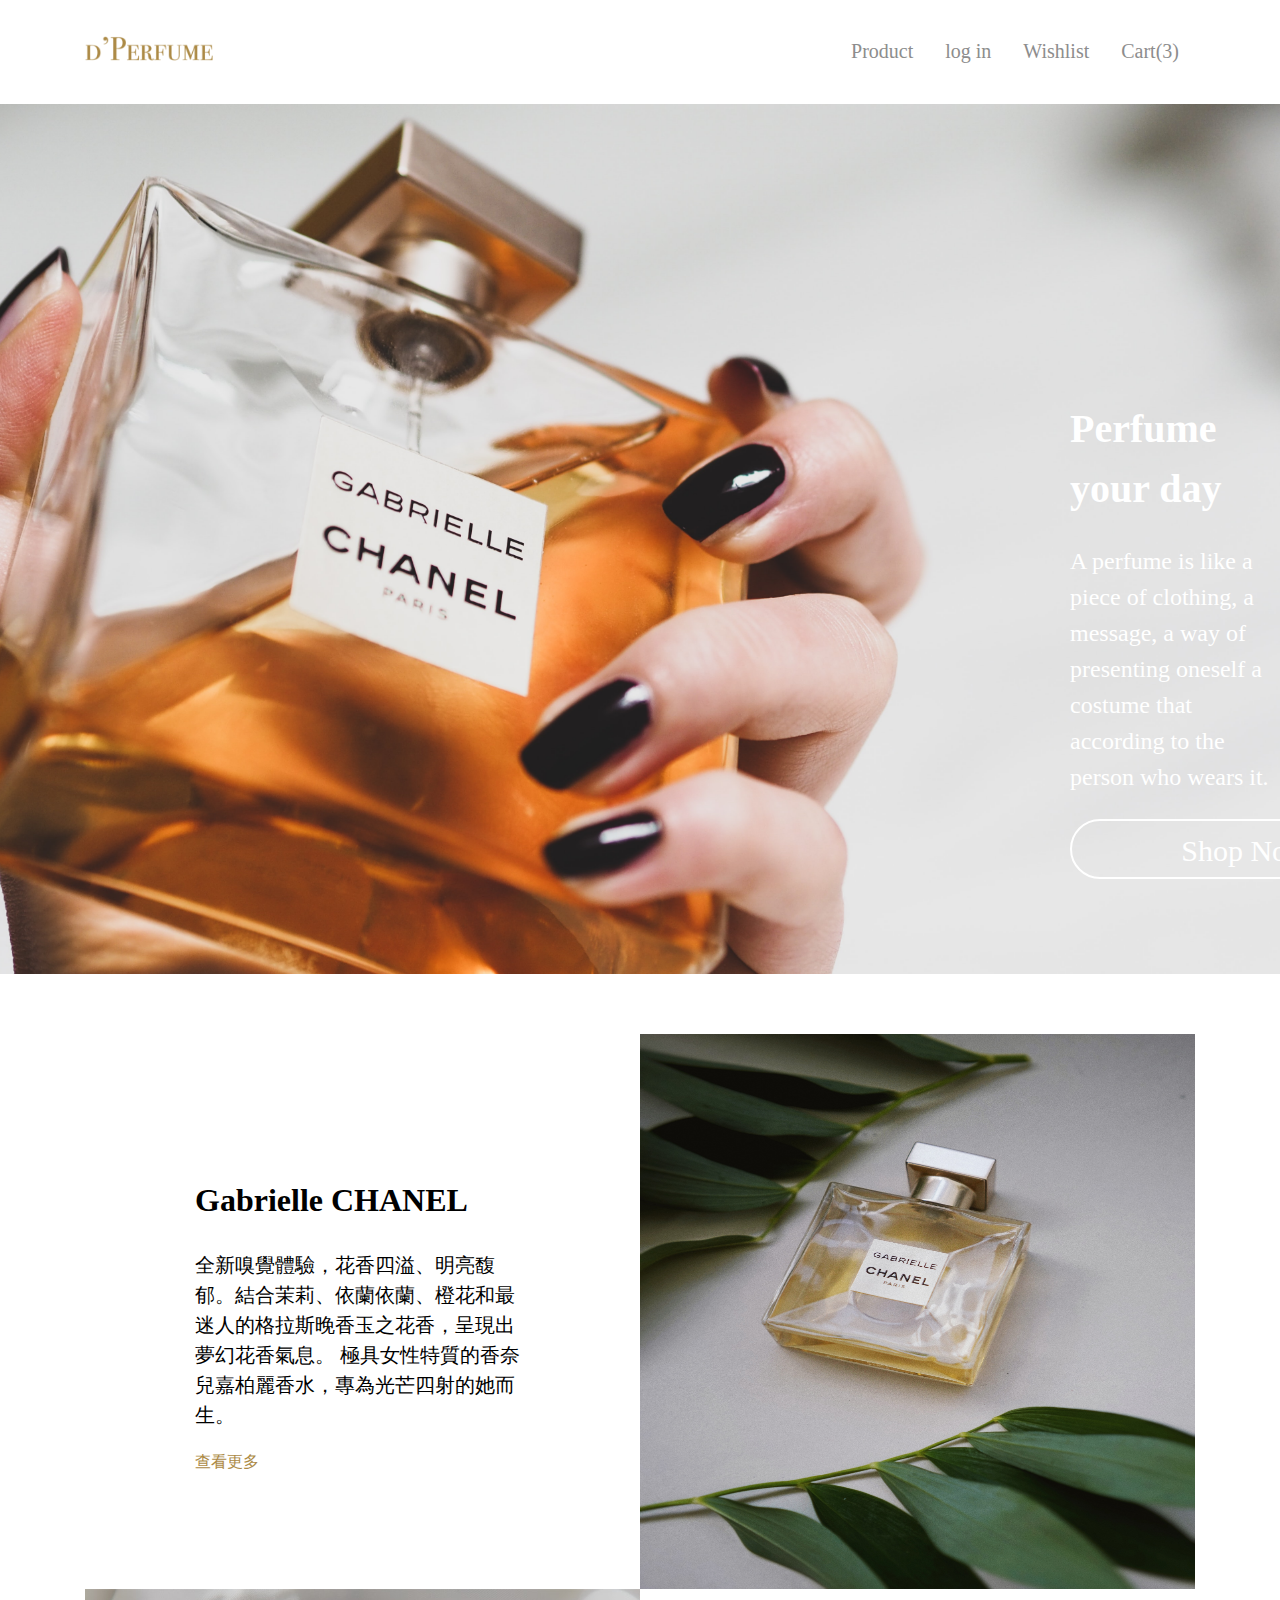
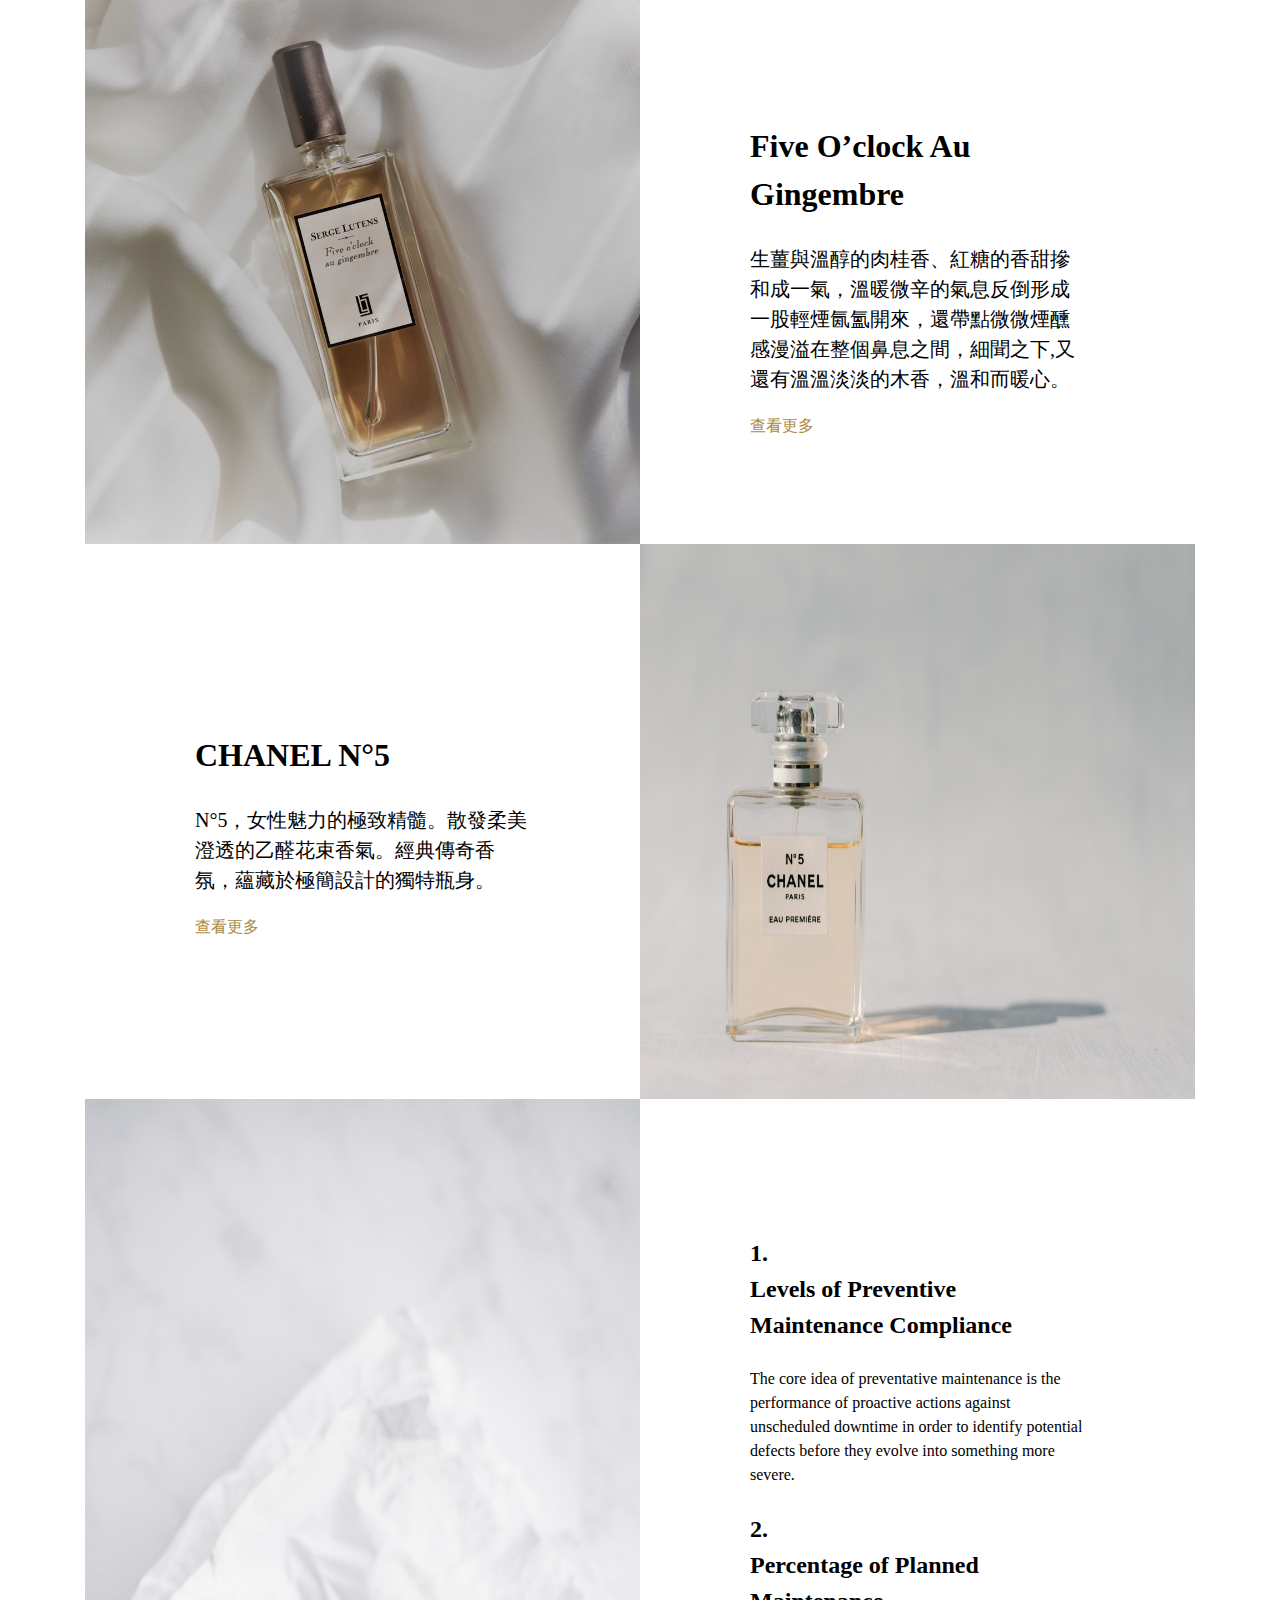
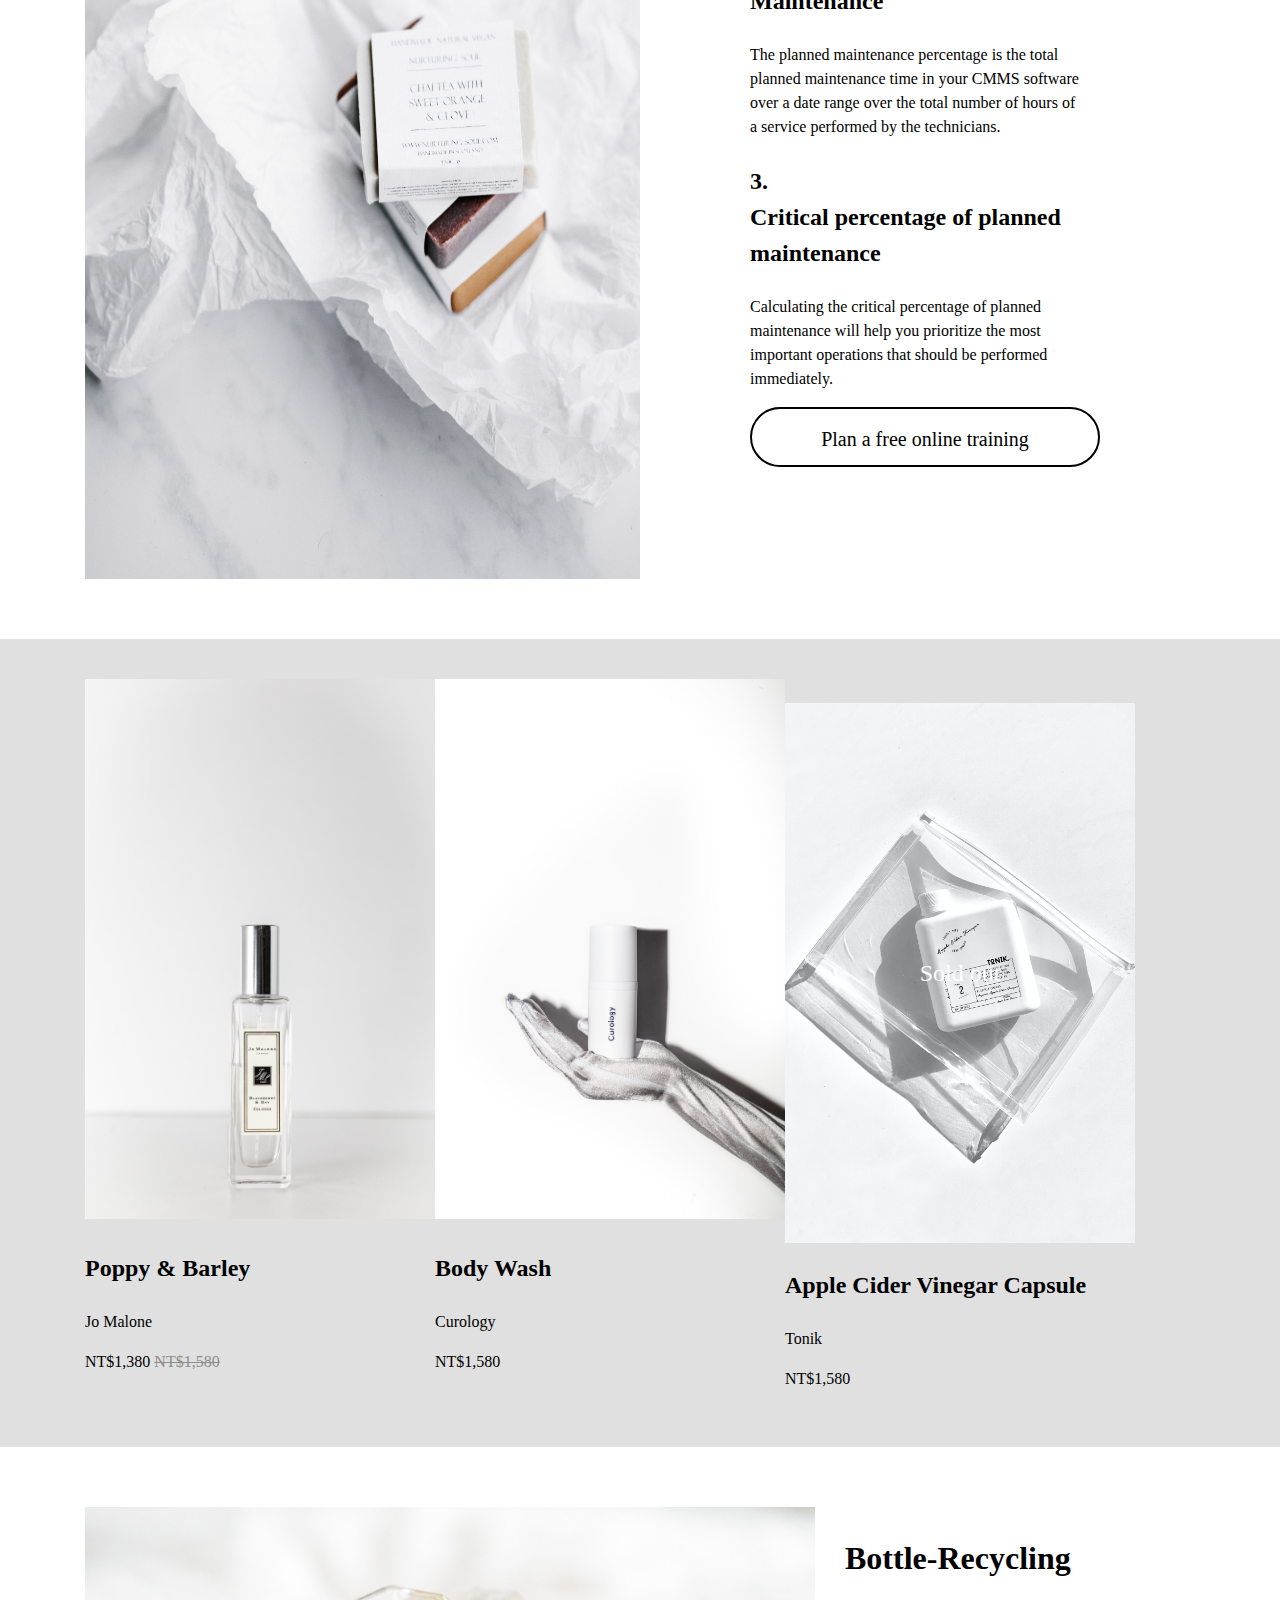
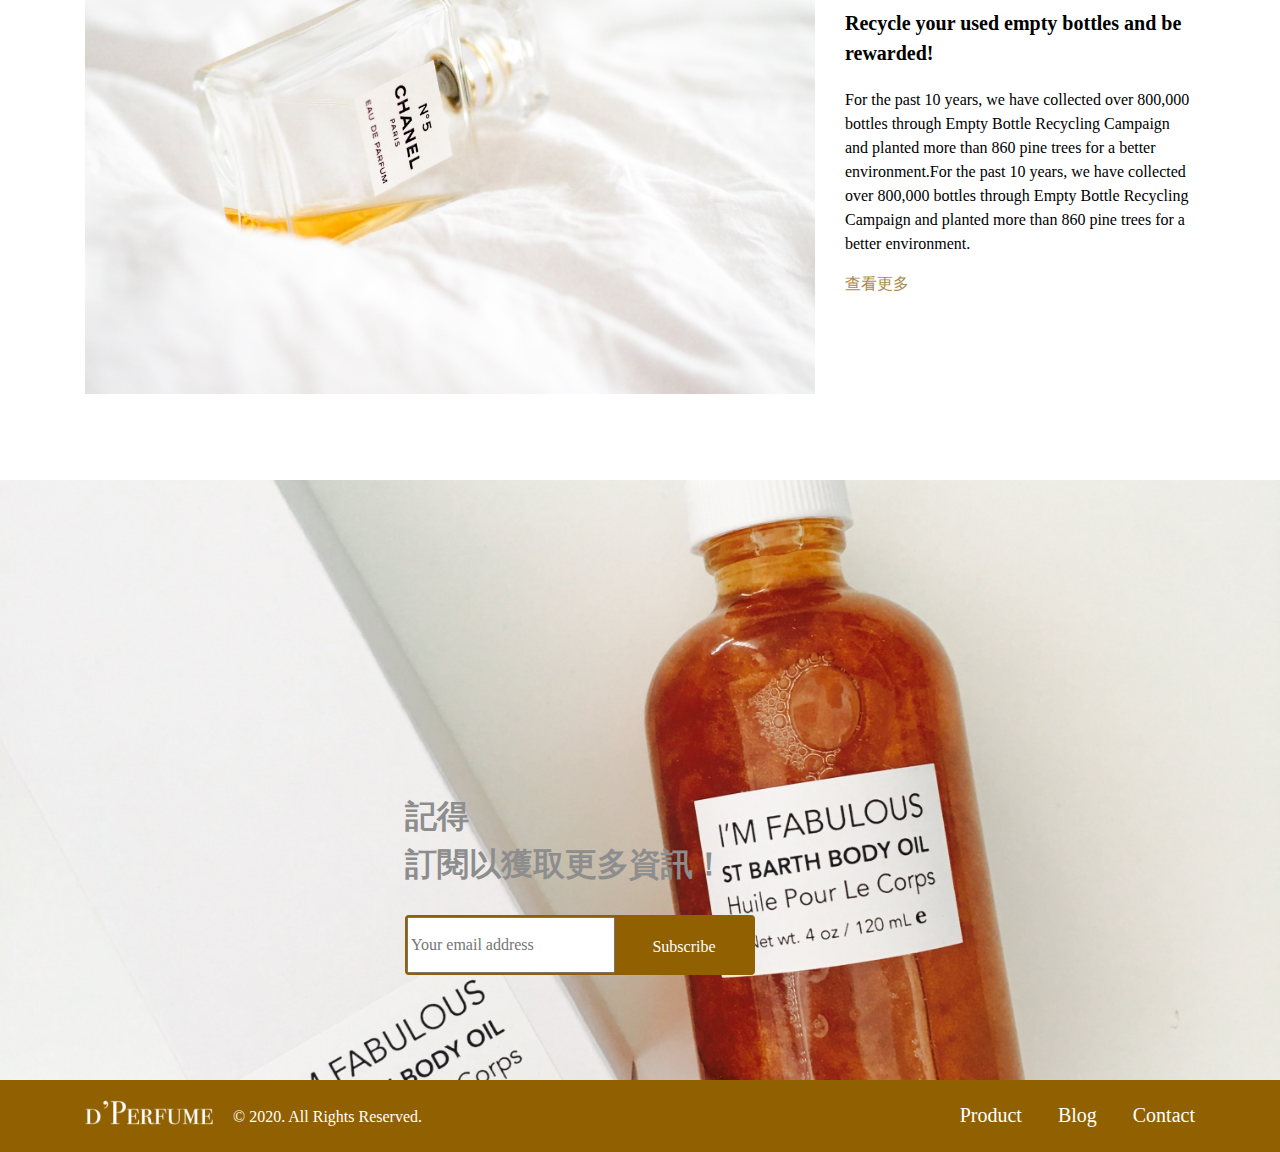
==== index.html @ bbf5a110 "新增照片" ====
<!DOCTYPE html>
<html lang="en">
<head>
    <meta charset="UTF-8">
    <meta http-equiv="X-UA-Compatible" content="IE=edge">
    <meta name="viewport" content="width=device-width, initial-scale=1.0">
    <title>香水電商</title>
    <link rel="stylesheet" href="https://use.fontawesome.com/releases/v5.15.3/css/all.css" integrity="sha384-SZXxX4whJ79/gErwcOYf+zWLeJdY/qpuqC4cAa9rOGUstPomtqpuNWT9wdPEn2fk" crossorigin="anonymous">
    <link rel="stylesheet" href="./scss/all.css">
</head>
<body>
    <div class="container d-flex space-between align-center">
        <div class="logo">
            <a href="#"><img src="./images/d’Perfume.png" alt="logo"></a>
        </div>
        <ul class="menu d-flex font-20">
            <li class="d-none"><a href="#" class="text-gray"><i class="fas fa-store-alt"></i>Product</a></li>
            <li class="d-none"><a href="#" class="text-gray"><i class="fas fa-user-alt"></i>log in</a></li>
            <li class="d-none"><a href="#" class="text-gray"><i class="far fa-heart"></i>Wishlist</a></li>
            <li><a href="#"  class="text-gray"><i class="fas fa-shopping-cart"></i><span class="d-none">Cart(3)</span><em class="d-md-none text-white bg-primary">3</em>
            </a></li>
            <li class="d-md-none"><a href="#" class="text-gray"><i class="fas fa-bars"></i></a></li>
        </ul>
    </div>
    <div class="banner text-white">
        <h1 class="font-40">Perfume your day</h1>
        <p class="font-24">A perfume is like a piece of clothing, a message, a way of presenting oneself a costume that according to the person who wears it.</p>
        <a href="#" class="btn btn-white">Shop Now</a>
    </div>
    <ul class="container pt-60 pb-60 sm-pt-40 sm-pb-40">
        <li class="d-flex  row-reverse align-center jc-center sm-column sm-align-center">
            <img class="w-555 h-555" src="images/index2.jpg" alt="Perfume">
            <div class="w-555 pl-110 pr-110 sm-pt-8 sm-pb-32 sm-pl-15 sm-pr-15 sm-w-auto">
                <h2 class="font-32">Gabrielle CHANEL</h2>
                <p class="font-20">全新嗅覺體驗，花香四溢、明亮馥郁。結合茉莉、依蘭依蘭、橙花和最迷人的格拉斯晚香玉之花香，呈現出夢幻花香氣息。 極具女性特質的香奈兒嘉柏麗香水，專為光芒四射的她而生。</p>
                <a href="#" class="btn">查看更多</a>
            </div>           
        </li>
        <li class="d-flex align-center jc-center sm-column sm-align-center">
            <img class="w-555 h-555" src="images/index3.png" alt="Perfume">
            <div class="w-555 pl-110 pr-110 sm-pt-8 sm-pb-32 sm-pl-15 sm-pr-15 sm-w-auto">
                <h2 class="font-32">Five O’clock Au Gingembre</h2>
                <p class="font-20">生薑與溫醇的肉桂香、紅糖的香甜摻和成一氣，溫暖微辛的氣息反倒形成一股輕煙氤氳開來，還帶點微微煙醺感漫溢在整個鼻息之間，細聞之下,又還有溫溫淡淡的木香，溫和而暖心。</p>
                <a href="#" class="btn">查看更多</a>
            </div>
        </li>
        <li class="d-flex row-reverse align-center jc-center sm-column sm-align-center">
            <img class="w-555 h-555 " src="images/index4.jpg" alt="Perfume">
            <div class="w-555 pl-110 pr-110 sm-pt-8 sm-pb-32 sm-pl-15 sm-pr-15 sm-w-auto">
                <h2 class="font-32">CHANEL N°5</h2>
                <p class="font-20">N°5，女性魅力的極致精髓。散發柔美澄透的乙醛花束香氣。經典傳奇香氛，蘊藏於極簡設計的獨特瓶身。</p>
                <a href="#" class="btn">查看更多</a>
            </div>
            
        </li>
        <li class="d-flex  align-center jc-center sm-column sm-align-center">
            <img class="w-555 h-1080 sm-h-auto" src="images/index5.jpg" alt="Perfume">
            <div class="w-555 pl-110 pr-110 sm-pt-8 sm-pb-32 sm-pl-15 sm-pr-15 sm-w-auto">
                <h3 class="font-24">1.<br>Levels of Preventive Maintenance Compliance</h3>
                <p>The core idea of preventative maintenance is the performance of proactive actions against unscheduled downtime in order to identify potential defects before they evolve into something more severe.</p>
                <h3 class="font-24">2.<br>Percentage of Planned Maintenance</h3>
                <p>The planned maintenance percentage is the total planned maintenance time in your CMMS software over a date range over the total number of hours of a service performed by the technicians.</p>
                <h3 class="font-24">3.<br>Critical percentage of planned maintenance</h3>
                <p>Calculating the critical percentage of planned maintenance will help you prioritize the most important operations that should be performed immediately.</p>
                <a href="#" class="btn btn-black font-20 lh-60">Plan a free online training</a>
            </div>
        </li>
    </ul>
    <div class="bg-gray">
        <ul class="d-flex pt-40 pb-40 container sm-column sm-align-center">
            <li>
                <a href="#" class="text-dark">
                    <img class="w-350" src="images/index6.jpg" alt="Poppy & Barley">
                    <h3 class="font-24">Poppy & Barley</h3>
                    <p>Jo Malone</p>
                    <p>NT$1,380
                        <span class="line-through text-gray">NT$1,580</span>
                    </p>
                </a>
            </li>
            <li>
                <a href="#" class="text-dark">
                    <img class="w-350" src="images/index7.jpg" alt="Body Wash">
                    <h3 class="font-24">Body Wash</h3>
                    <p>Curology</p>
                    <p>NT$1,580</p>
                </a>
            </li>
            <li>
                <a href="#" class="text-dark">
                    <!-- <img src="images/index8.jpg" alt="Apple Cider Vinegar Capsule"> -->
                    <div class="bgImage soldOut">
                        <p class="font-24 text-white">Sold out</p>
                    </div>
                    <h3 class="font-24">Apple Cider Vinegar Capsule</h3>
                    <p>Tonik</p>
                    <p>NT$1,580</p>
                </a>
            </li>
        </ul>
        

    </div>
    <div class="d-flex pt-60 pb-60 container sm-column sm-pt-40 sm-pb-40">
        <img class="w-730" src="images/index9.jpg" alt="Bottle-Recycling">
        <div class="pl-30 sm-pl-0">
            <h2 class="font-32">Bottle-Recycling</h2>
            <h3 class="font-20">Recycle your used empty bottles and be rewarded!</h3>
            <p>For the past 10 years, we have collected over 800,000 bottles through Empty Bottle Recycling Campaign and planted more than 860 pine trees for a better environment.For the past 10 years, we have collected over 800,000 bottles through Empty Bottle Recycling Campaign and planted more than 860 pine trees for a better environment.</p>
            <a href="#" class="btn">查看更多</a>

        </div>
    </div>
    <div class="subscribe">
        <h2 class="font-32 text-gray">記得<br>訂閱以獲取更多資訊！</h2>
        <div class="email_input d-flex bg-primary">
            <input type="email" placeholder="Your email address">
            <a href="#" class="text-white">Subscribe</a>
        </div>

        
    </div>
    <div class="footer text-white bg-primary">
        <div class="container d-flex space-between">
            <div class="d-flex align-center sm-space-between sm-w-auto">
                <a href="#">
                    <img src="images/d’Perfumewhite.png" alt="d’Perfume logo">
                </a>
                <p>© 2020. All Rights Reserved.</p>
            </div>
            <ul class="d-flex font-20 d-none">
                <li><a href="#" class="btn text-white">Product</a></li>
                <li><a href="#" class="btn text-white">Blog</a></li>
                <li><a href="#" class="btn text-white">Contact</a></li>
            </ul>

        </div>
        
    </div>
    
</body>
</html>
---- scss/all.css ----
@charset "UTF-8";
/*! normalize.css v8.0.1 | MIT License | github.com/necolas/normalize.css */
/* Document
   ========================================================================== */
/**
 * 1. Correct the line height in all browsers.
 * 2. Prevent adjustments of font size after orientation changes in iOS.
 */
html {
  line-height: 1.15;
  /* 1 */
  -webkit-text-size-adjust: 100%;
  /* 2 */
}

/* Sections
   ========================================================================== */
/**
 * Remove the margin in all browsers.
 */
body {
  margin: 0;
}

/**
 * Render the `main` element consistently in IE.
 */
main {
  display: block;
}

/**
 * Correct the font size and margin on `h1` elements within `section` and
 * `article` contexts in Chrome, Firefox, and Safari.
 */
h1 {
  font-size: 2em;
  margin: 0.67em 0;
}

/* Grouping content
   ========================================================================== */
/**
 * 1. Add the correct box sizing in Firefox.
 * 2. Show the overflow in Edge and IE.
 */
hr {
  -webkit-box-sizing: content-box;
          box-sizing: content-box;
  /* 1 */
  height: 0;
  /* 1 */
  overflow: visible;
  /* 2 */
}

/**
 * 1. Correct the inheritance and scaling of font size in all browsers.
 * 2. Correct the odd `em` font sizing in all browsers.
 */
pre {
  font-family: monospace, monospace;
  /* 1 */
  font-size: 1em;
  /* 2 */
}

/* Text-level semantics
   ========================================================================== */
/**
 * Remove the gray background on active links in IE 10.
 */
a {
  background-color: transparent;
}

/**
 * 1. Remove the bottom border in Chrome 57-
 * 2. Add the correct text decoration in Chrome, Edge, IE, Opera, and Safari.
 */
abbr[title] {
  border-bottom: none;
  /* 1 */
  text-decoration: underline;
  /* 2 */
  -webkit-text-decoration: underline dotted;
          text-decoration: underline dotted;
  /* 2 */
}

/**
 * Add the correct font weight in Chrome, Edge, and Safari.
 */
b,
strong {
  font-weight: bolder;
}

/**
 * 1. Correct the inheritance and scaling of font size in all browsers.
 * 2. Correct the odd `em` font sizing in all browsers.
 */
code,
kbd,
samp {
  font-family: monospace, monospace;
  /* 1 */
  font-size: 1em;
  /* 2 */
}

/**
 * Add the correct font size in all browsers.
 */
small {
  font-size: 80%;
}

/**
 * Prevent `sub` and `sup` elements from affecting the line height in
 * all browsers.
 */
sub,
sup {
  font-size: 75%;
  line-height: 0;
  position: relative;
  vertical-align: baseline;
}

sub {
  bottom: -0.25em;
}

sup {
  top: -0.5em;
}

/* Embedded content
   ========================================================================== */
/**
 * Remove the border on images inside links in IE 10.
 */
img {
  border-style: none;
}

/* Forms
   ========================================================================== */
/**
 * 1. Change the font styles in all browsers.
 * 2. Remove the margin in Firefox and Safari.
 */
button,
input,
optgroup,
select,
textarea {
  font-family: inherit;
  /* 1 */
  font-size: 100%;
  /* 1 */
  line-height: 1.15;
  /* 1 */
  margin: 0;
  /* 2 */
}

/**
 * Show the overflow in IE.
 * 1. Show the overflow in Edge.
 */
button,
input {
  /* 1 */
  overflow: visible;
}

/**
 * Remove the inheritance of text transform in Edge, Firefox, and IE.
 * 1. Remove the inheritance of text transform in Firefox.
 */
button,
select {
  /* 1 */
  text-transform: none;
}

/**
 * Correct the inability to style clickable types in iOS and Safari.
 */
button,
[type="button"],
[type="reset"],
[type="submit"] {
  -webkit-appearance: button;
}

/**
 * Remove the inner border and padding in Firefox.
 */
button::-moz-focus-inner,
[type="button"]::-moz-focus-inner,
[type="reset"]::-moz-focus-inner,
[type="submit"]::-moz-focus-inner {
  border-style: none;
  padding: 0;
}

/**
 * Restore the focus styles unset by the previous rule.
 */
button:-moz-focusring,
[type="button"]:-moz-focusring,
[type="reset"]:-moz-focusring,
[type="submit"]:-moz-focusring {
  outline: 1px dotted ButtonText;
}

/**
 * Correct the padding in Firefox.
 */
fieldset {
  padding: 0.35em 0.75em 0.625em;
}

/**
 * 1. Correct the text wrapping in Edge and IE.
 * 2. Correct the color inheritance from `fieldset` elements in IE.
 * 3. Remove the padding so developers are not caught out when they zero out
 *    `fieldset` elements in all browsers.
 */
legend {
  -webkit-box-sizing: border-box;
          box-sizing: border-box;
  /* 1 */
  color: inherit;
  /* 2 */
  display: table;
  /* 1 */
  max-width: 100%;
  /* 1 */
  padding: 0;
  /* 3 */
  white-space: normal;
  /* 1 */
}

/**
 * Add the correct vertical alignment in Chrome, Firefox, and Opera.
 */
progress {
  vertical-align: baseline;
}

/**
 * Remove the default vertical scrollbar in IE 10+.
 */
textarea {
  overflow: auto;
}

/**
 * 1. Add the correct box sizing in IE 10.
 * 2. Remove the padding in IE 10.
 */
[type="checkbox"],
[type="radio"] {
  -webkit-box-sizing: border-box;
          box-sizing: border-box;
  /* 1 */
  padding: 0;
  /* 2 */
}

/**
 * Correct the cursor style of increment and decrement buttons in Chrome.
 */
[type="number"]::-webkit-inner-spin-button,
[type="number"]::-webkit-outer-spin-button {
  height: auto;
}

/**
 * 1. Correct the odd appearance in Chrome and Safari.
 * 2. Correct the outline style in Safari.
 */
[type="search"] {
  -webkit-appearance: textfield;
  /* 1 */
  outline-offset: -2px;
  /* 2 */
}

/**
 * Remove the inner padding in Chrome and Safari on macOS.
 */
[type="search"]::-webkit-search-decoration {
  -webkit-appearance: none;
}

/**
 * 1. Correct the inability to style clickable types in iOS and Safari.
 * 2. Change font properties to `inherit` in Safari.
 */
::-webkit-file-upload-button {
  -webkit-appearance: button;
  /* 1 */
  font: inherit;
  /* 2 */
}

/* Interactive
   ========================================================================== */
/*
 * Add the correct display in Edge, IE 10+, and Firefox.
 */
details {
  display: block;
}

/*
 * Add the correct display in all browsers.
 */
summary {
  display: list-item;
}

/* Misc
   ========================================================================== */
/**
 * Add the correct display in IE 10+.
 */
template {
  display: none;
}

/**
 * Add the correct display in IE 10.
 */
[hidden] {
  display: none;
}

/* rwd img css，可當作是CSS Reset其中一個 */
img {
  max-width: 100%;
  height: auto;
}

/* 全域 border box */
*, *::before, *::after {
  -webkit-box-sizing: border-box;
          box-sizing: border-box;
}

ol, ul {
  list-style: none;
}

a {
  text-decoration: none;
}

body {
  font-family: "PingFang TC,SF Pro Text";
  line-height: 24px;
}

.container {
  max-width: 1140px;
  margin: 0 auto;
  padding: 0 15px;
}

.btn {
  color: #AC8A46;
}

.btn:hover {
  border-bottom: 2px solid #AC8A46;
}

.btn-white {
  display: block;
  text-align: center;
  color: #FFFFFF;
  border: 2px solid #FFFFFF;
  border-radius: 30px;
}

.btn-white:hover {
  background: #FFFFFF4D;
  border-bottom: 2px solid #FFFFFF;
}

.btn-black {
  display: block;
  text-align: center;
  width: 350px;
  height: 60px;
  color: #000;
  border: 2px solid #000;
  border-radius: 30px;
}

.btn-black:hover {
  background: #0000000D;
  border: 2px solid #000;
}

.text-gray {
  color: #8D8D8D;
}

.text-white {
  color: #fff;
}

.text-dark {
  color: #000;
}

.bg-primary {
  background: #916000;
}

.bg-gray {
  background: #E0E0E0;
}

.pl-30 {
  padding-left: 30px;
}

.pl-110 {
  padding-left: 110px;
}

.pr-110 {
  padding-right: 110px;
}

.pt-40 {
  padding-top: 40px;
}

.pt-60 {
  padding-top: 60px;
}

.pb-40 {
  padding-bottom: 40px;
}

.pb-60 {
  padding-bottom: 60px;
}

.w-350 {
  width: 350px;
  height: 540px;
}

.w-555 {
  width: 555px;
}

.w-730 {
  width: 730px;
}

.h-555 {
  height: 555px;
}

.h-1080 {
  height: 1080px;
}

.font-20 {
  font-size: 20px;
  line-height: 30px;
}

.font-24 {
  font-size: 24px;
  line-height: 36px;
}

.font-32 {
  font-size: 32px;
  line-height: 48px;
}

.font-40 {
  font-size: 40px;
  line-height: 60px;
}

.lh-60 {
  line-height: 60px;
}

.d-flex {
  display: -webkit-box;
  display: -ms-flexbox;
  display: flex;
}

.row-reverse {
  -webkit-box-orient: horizontal;
  -webkit-box-direction: reverse;
      -ms-flex-direction: row-reverse;
          flex-direction: row-reverse;
}

.align-center {
  -webkit-box-align: center;
      -ms-flex-align: center;
          align-items: center;
}

.space-between {
  -webkit-box-pack: justify;
      -ms-flex-pack: justify;
          justify-content: space-between;
}

.jc-center {
  -webkit-box-pack: center;
      -ms-flex-pack: center;
          justify-content: center;
}

.line-through {
  text-decoration: line-through;
}

.d-md-none {
  display: none;
}

@media (max-width: 768px) {
  img {
    max-width: 100%;
    height: auto;
  }
  .sm-pl-0 {
    padding-left: 0px;
  }
  .sm-pl-15 {
    padding-left: 15px;
  }
  .sm-pr-15 {
    padding-right: 15px;
  }
  .sm-pt-8 {
    padding-top: 8px;
  }
  .sm-pt-40 {
    padding-top: 40px;
  }
  .sm-pb-32 {
    padding-bottom: 32px;
  }
  .sm-pb-40 {
    padding-bottom: 40px;
  }
  .sm-h-auto {
    height: 100%;
  }
  .sm-w-auto {
    width: 100%;
  }
  .d-none {
    display: none;
  }
  .d-md-none {
    display: block;
  }
  .sm-column {
    -webkit-box-orient: vertical;
    -webkit-box-direction: normal;
        -ms-flex-direction: column;
            flex-direction: column;
  }
  .sm-align-center {
    -webkit-box-align: center;
        -ms-flex-align: center;
            align-items: center;
  }
  .sm-space-between {
    -webkit-box-pack: justify;
        -ms-flex-pack: justify;
            justify-content: space-between;
  }
}

.menu a {
  display: block;
  padding: 16px;
  border-bottom: 2px solid #fff;
}

.menu a:hover {
  color: #916000;
  border-bottom: 2px solid #916000;
}

.banner {
  background-image: url(../images/index1.jpg);
  background-size: cover;
  background-position: center center;
  height: 870px;
}

.banner h1 {
  margin: 0;
  padding-left: 1070px;
  padding-top: 295px;
}

.banner p {
  padding-left: 1070px;
}

.banner .btn {
  font-size: 30px;
  width: 350px;
  height: 60px;
  line-height: 60px;
  margin-left: 1070px;
}

.bgImage {
  background-image: url(../images/index8.jpg);
  width: 350px;
  height: 540px;
  background-size: cover;
  background-position: center center;
}

.bgImage p {
  display: none;
}

.soldOut {
  background-color: rgba(0, 0, 0, 0.3);
}

.soldOut p {
  display: block;
  text-align: center;
  line-height: 540px;
}

.subscribe {
  background-image: url(../images/index10.jpg);
  background-size: cover;
  background-position: center center;
  height: 600px;
}

.subscribe h2 {
  padding-top: 312px;
  padding-left: 405px;
}

.subscribe .email_input {
  margin-left: 405px;
  width: 350px;
  height: 60px;
  border: 2px solid #916000;
  border-radius: 4px;
  text-align: center;
  line-height: 60px;
}

.subscribe .email_input:hover {
  border: 2px solid #6C4700;
  background: #6C4700;
}

.subscribe .email_input a {
  display: block;
  width: 313px;
}

.footer p {
  line-height: 21px;
  padding-left: 20px;
}

.footer .btn {
  display: block;
  margin-left: 36px;
  border-bottom: 2px solid #916000;
}

.footer .btn:hover {
  border-bottom: 2px solid #fff;
}

@media (max-width: 768px) {
  .menu a {
    position: relative;
  }
  .menu em {
    display: block;
    position: absolute;
    top: 0;
    right: 0;
    border-radius: 100%;
    display: block;
    width: 20px;
    height: 20px;
    text-align: center;
    line-height: 20px;
  }
  .banner {
    padding: 0 15px;
  }
  .banner h1 {
    padding-left: 0;
    padding-top: 101px;
  }
  .banner p {
    padding-left: 0;
  }
  .banner .btn {
    margin-left: 0;
    width: 100%;
  }
  .btn {
    width: 100%;
  }
  .subscribe h2 {
    padding-left: 15px;
  }
  .subscribe .email_input {
    margin-left: 15px;
    margin-right: 15px;
    width: 100%;
  }
}
/*# sourceMappingURL=all.css.map */
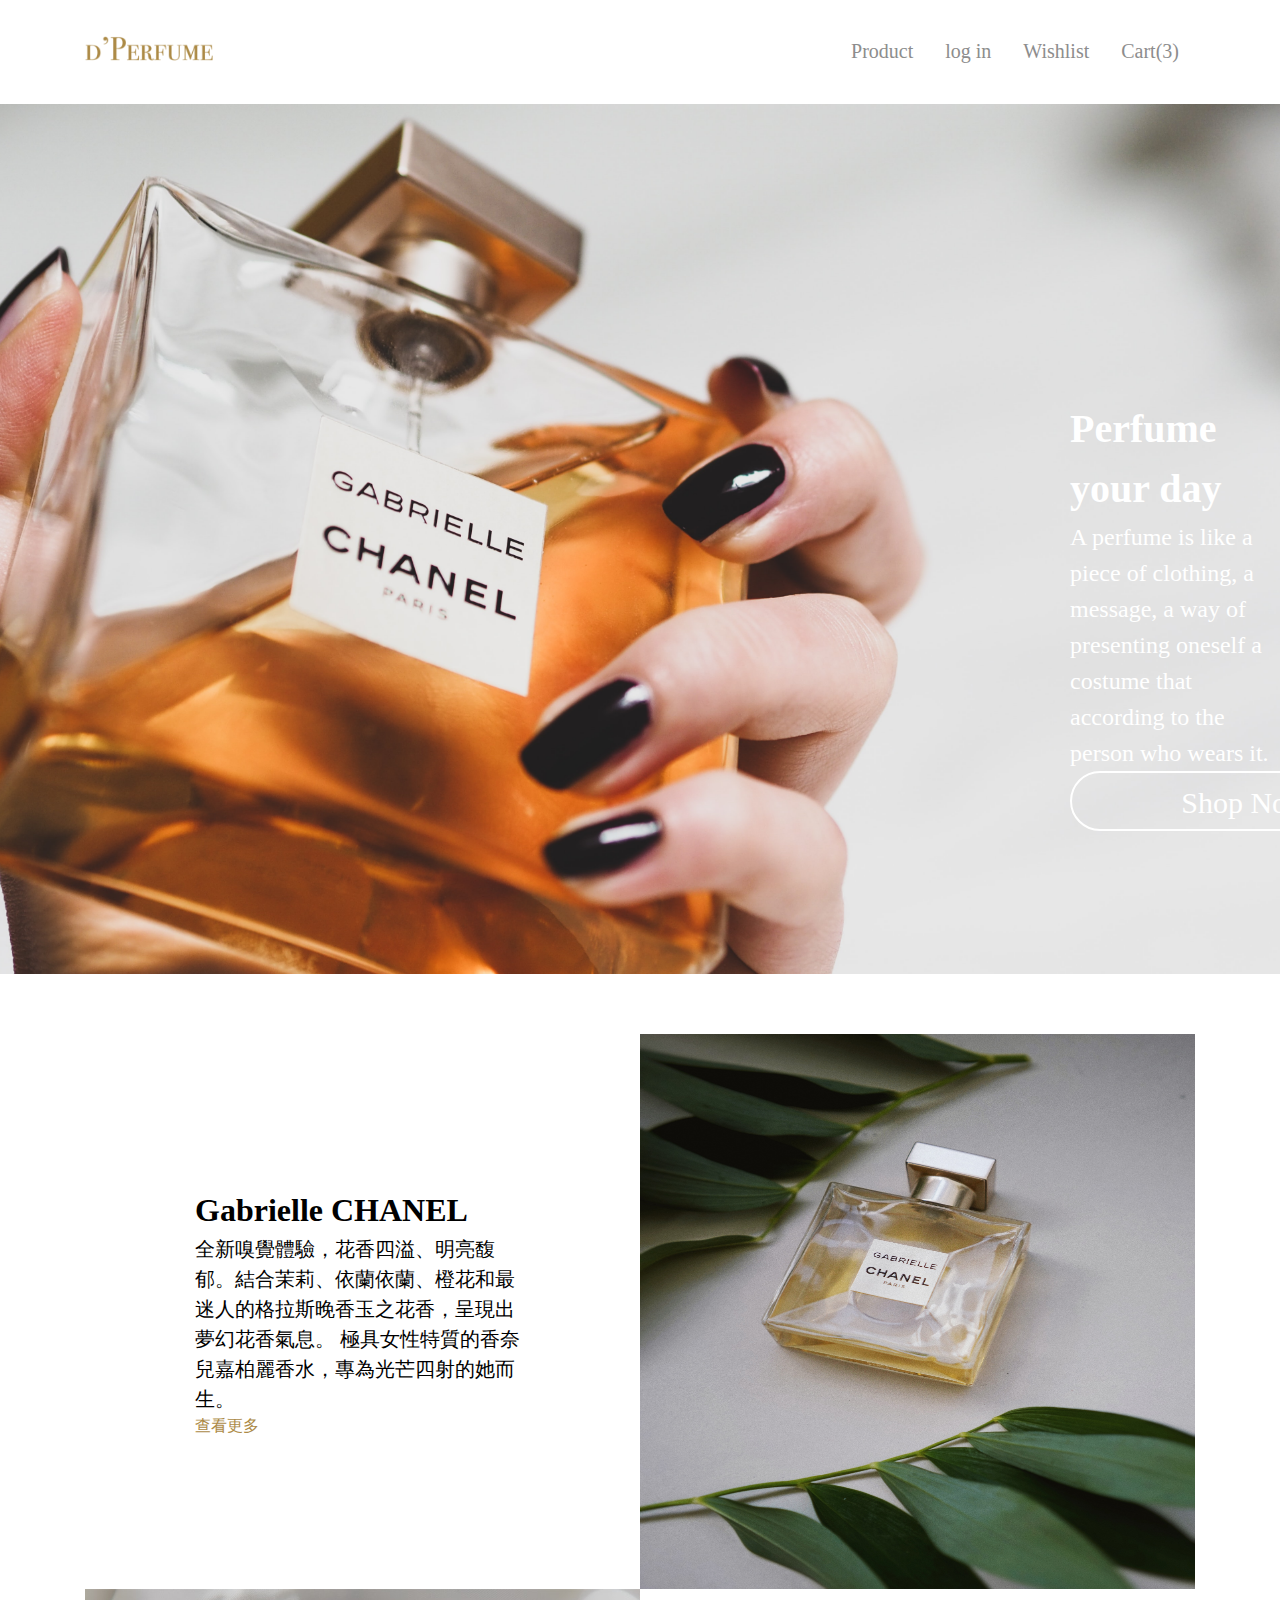
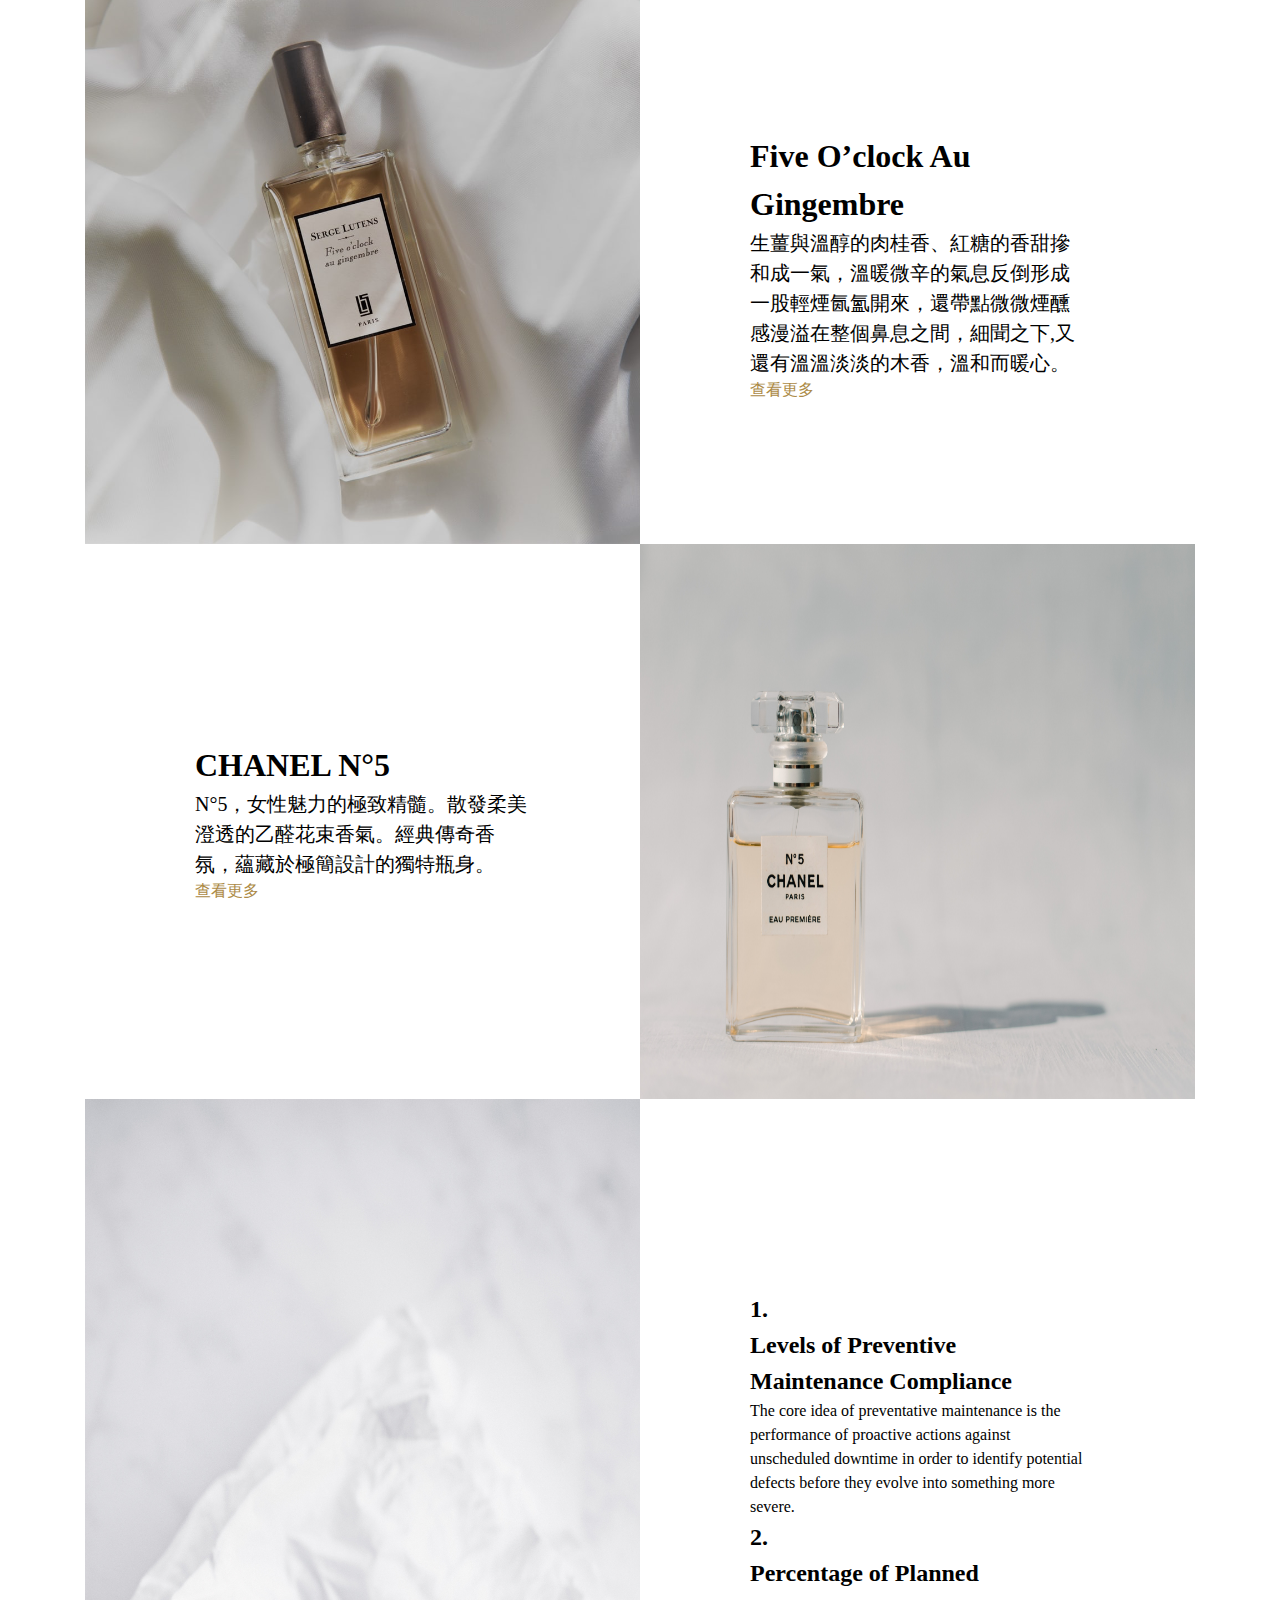
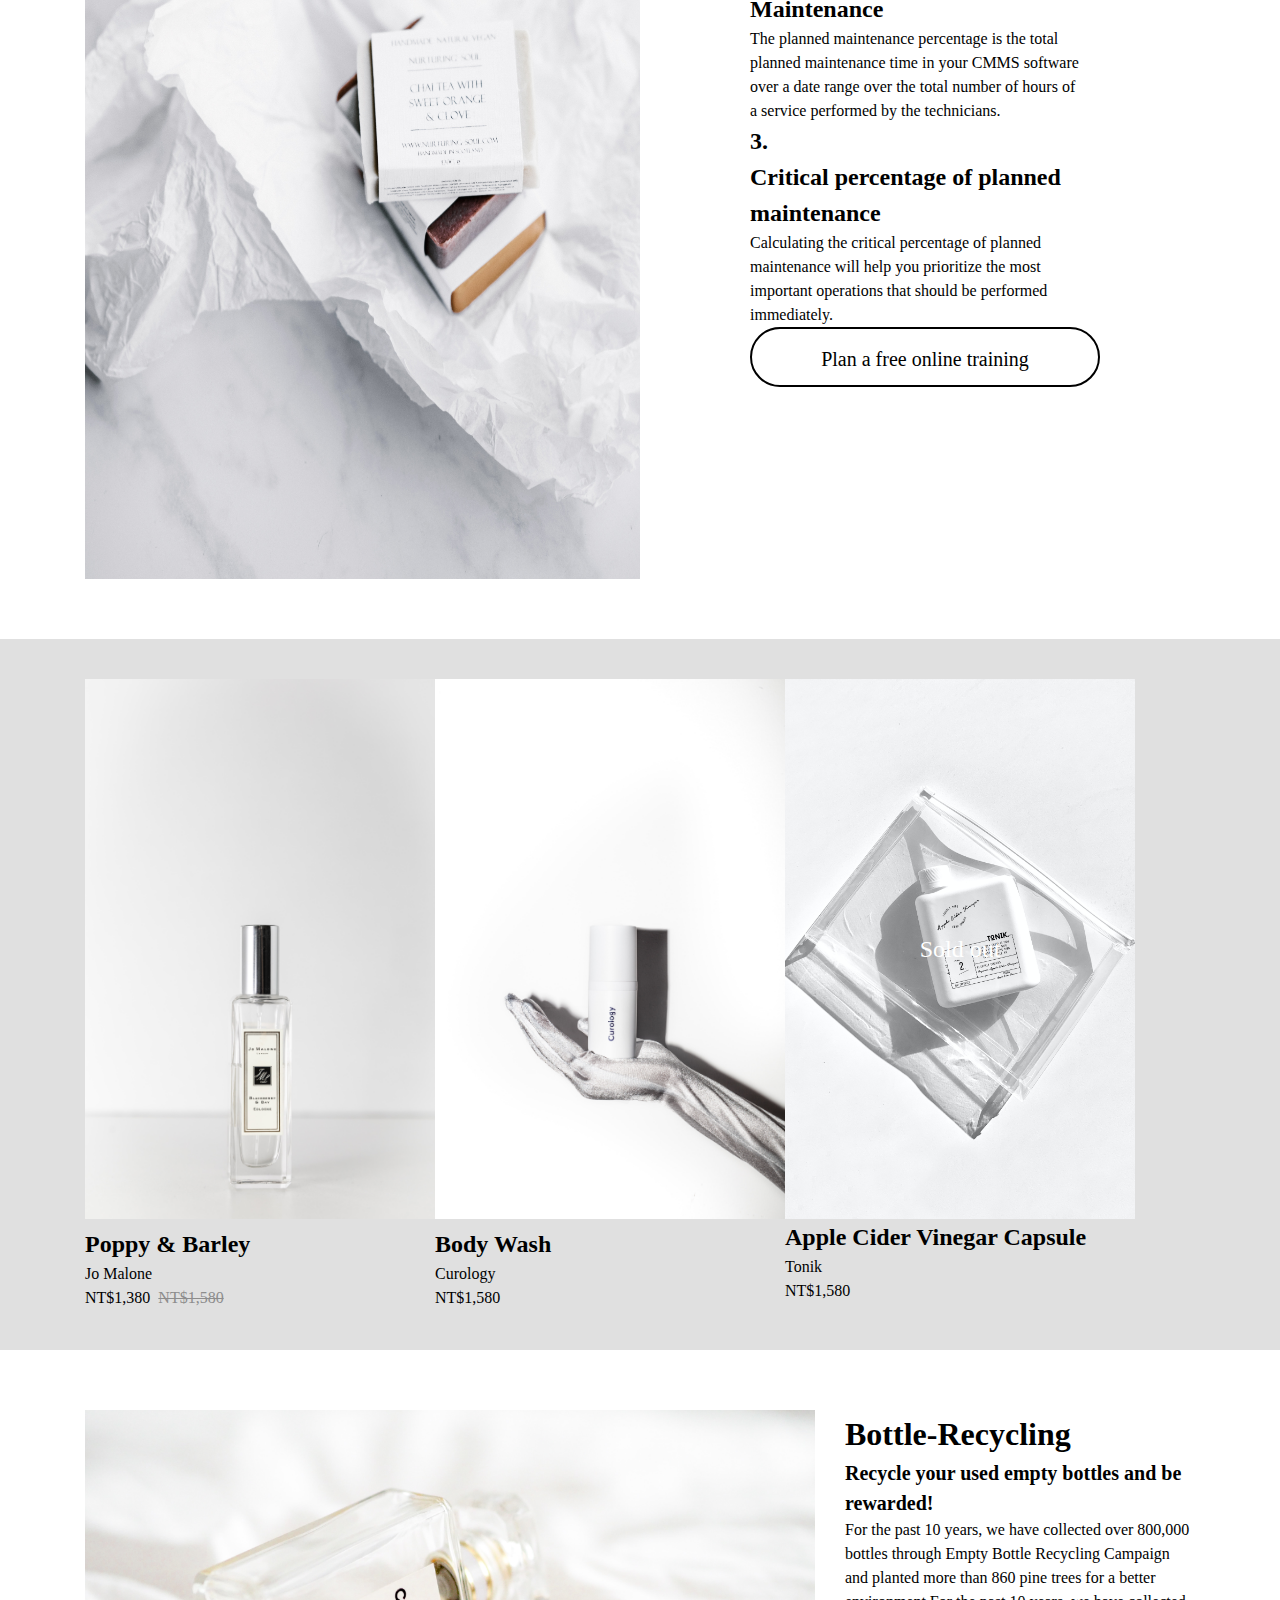
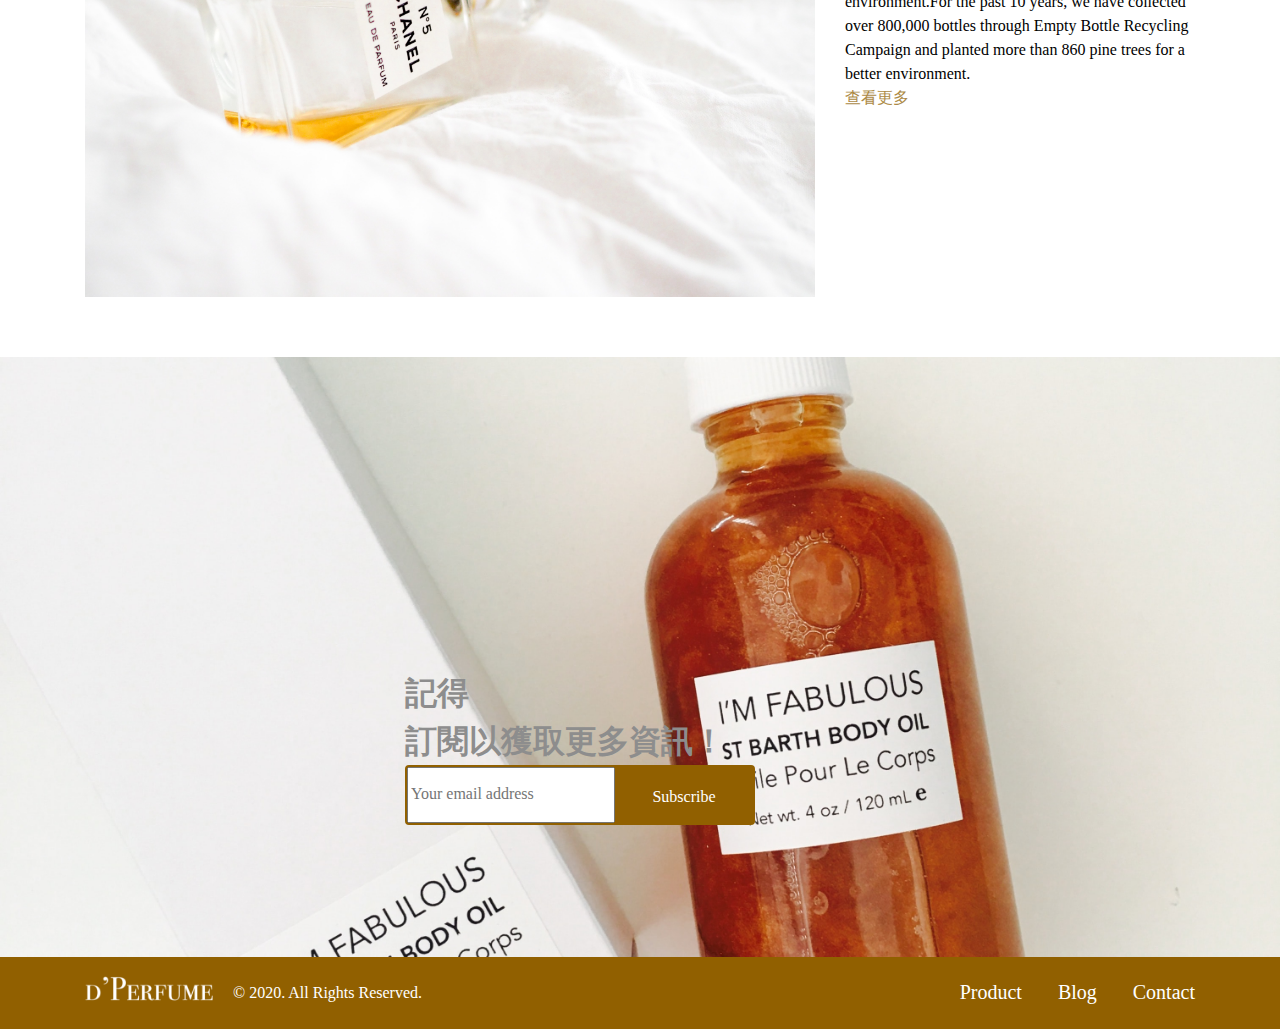
==== commit 06ea3c04: "新增產品單頁 text-align: center;無作用待解" ====
--- a/index.html
+++ b/index.html
@@ -9,19 +9,26 @@
     <link rel="stylesheet" href="./scss/all.css">
 </head>
 <body>
+    <!-- 導覽列，layout -->
     <div class="container d-flex space-between align-center">
         <div class="logo">
-            <a href="#"><img src="./images/d’Perfume.png" alt="logo"></a>
+            <a href="index.html"><img src="./images/d’Perfume.png" alt="logo"></a>
         </div>
         <ul class="menu d-flex font-20">
-            <li class="d-none"><a href="#" class="text-gray"><i class="fas fa-store-alt"></i>Product</a></li>
-            <li class="d-none"><a href="#" class="text-gray"><i class="fas fa-user-alt"></i>log in</a></li>
-            <li class="d-none"><a href="#" class="text-gray"><i class="far fa-heart"></i>Wishlist</a></li>
-            <li><a href="#"  class="text-gray"><i class="fas fa-shopping-cart"></i><span class="d-none">Cart(3)</span><em class="d-md-none text-white bg-primary">3</em>
-            </a></li>
-            <li class="d-md-none"><a href="#" class="text-gray"><i class="fas fa-bars"></i></a></li>
+            <li class="d-none"><a href="products.html" class="nav-link text-gray "><i class="fas fa-store-alt"></i>Product</a></li>
+            <li class="d-none"><a href="#" class="nav-link text-gray"><i class="fas fa-user-alt"></i>log in</a></li>
+            <li class="d-none"><a href="#" class="nav-link text-gray"><i class="far fa-heart"></i>Wishlist</a></li>
+            <li>
+                <a href="#"  class="nav-link text-gray position-relative">
+                    <i class="fas fa-shopping-cart"></i>
+                    <span class="d-none">Cart(3)</span>
+                    <em class="d-md-none  position-absolute top-0 end-0 badge rounded-circle bg-primary">3</em>
+                </a>
+            </li>
+            <li class="d-md-none"><a href="#" class="nav-link text-gray "><i class="fas fa-bars"></i></a></li>
         </ul>
     </div>
+    <!-- 內容 -->
     <div class="banner text-white">
         <h1 class="font-40">Perfume your day</h1>
         <p class="font-24">A perfume is like a piece of clothing, a message, a way of presenting oneself a costume that according to the person who wears it.</p>
@@ -70,17 +77,16 @@
         <ul class="d-flex pt-40 pb-40 container sm-column sm-align-center">
             <li>
                 <a href="#" class="text-dark">
-                    <img class="w-350" src="images/index6.jpg" alt="Poppy & Barley">
+                    <img class="w-350 h-540" src="images/index6.jpg" alt="Poppy & Barley">
                     <h3 class="font-24">Poppy & Barley</h3>
                     <p>Jo Malone</p>
-                    <p>NT$1,380
-                        <span class="line-through text-gray">NT$1,580</span>
+                    <p>NT$1,380<span class="line-through text-gray ml-8">NT$1,580</span>
                     </p>
                 </a>
             </li>
             <li>
                 <a href="#" class="text-dark">
-                    <img class="w-350" src="images/index7.jpg" alt="Body Wash">
+                    <img class="w-350 h-540" src="images/index7.jpg" alt="Body Wash">
                     <h3 class="font-24">Body Wash</h3>
                     <p>Curology</p>
                     <p>NT$1,580</p>
@@ -111,6 +117,9 @@
 
         </div>
     </div>
+    <!-- end 內容 -->
+
+    <!-- 訂閱，layout -->
     <div class="subscribe">
         <h2 class="font-32 text-gray">記得<br>訂閱以獲取更多資訊！</h2>
         <div class="email_input d-flex bg-primary">
@@ -120,16 +129,17 @@
 
         
     </div>
+    <!-- footer，layout -->
     <div class="footer text-white bg-primary">
         <div class="container d-flex space-between">
             <div class="d-flex align-center sm-space-between sm-w-auto">
-                <a href="#">
+                <a href="index.html">
                     <img src="images/d’Perfumewhite.png" alt="d’Perfume logo">
                 </a>
                 <p>© 2020. All Rights Reserved.</p>
             </div>
             <ul class="d-flex font-20 d-none">
-                <li><a href="#" class="btn text-white">Product</a></li>
+                <li><a href="products.html" class="btn text-white">Product</a></li>
                 <li><a href="#" class="btn text-white">Blog</a></li>
                 <li><a href="#" class="btn text-white">Contact</a></li>
             </ul>
--- a/scss/all.css
+++ b/scss/all.css
@@ -342,7 +342,7 @@
   display: none;
 }
 
-/* rwd img css，可當作是CSS Reset其中一個 */
+/* rwd img css，可當作是CSS Reset其中一個，即BS .img-fluid讓圖片可依父元素進行縮放 */
 img {
   max-width: 100%;
   height: auto;
@@ -359,7 +359,12 @@
 }
 
 a {
+  color: #000;
   text-decoration: none;
+}
+
+h1, h2, h3, p {
+  margin: 0;
 }
 
 body {
@@ -371,6 +376,36 @@
   max-width: 1140px;
   margin: 0 auto;
   padding: 0 15px;
+}
+
+.nav-link {
+  display: block;
+  padding: 16px;
+  border-bottom: 2px solid #fff;
+}
+
+.nav-link:hover {
+  color: #916000;
+  border-bottom: 2px solid #916000;
+}
+
+.nav-brand {
+  color: #fff;
+  display: block;
+  padding: 14px;
+}
+
+.nav-brand:hover {
+  background: #a06a00;
+}
+
+.badge {
+  display: block;
+  color: #fff;
+  width: 20px;
+  height: 20px;
+  text-align: center;
+  line-height: 20px;
 }
 
 .btn {
@@ -409,6 +444,23 @@
   border: 2px solid #000;
 }
 
+.page {
+  color: #000;
+}
+
+.page:hover {
+  color: #AC8A46;
+  text-decoration: underline;
+}
+
+.add-cart {
+  color: #fff;
+}
+
+.text-primary {
+  color: #916019;
+}
+
 .text-gray {
   color: #8D8D8D;
 }
@@ -421,6 +473,10 @@
   color: #000;
 }
 
+.border-primary {
+  border: 1px solid #916000;
+}
+
 .bg-primary {
   background: #916000;
 }
@@ -429,6 +485,38 @@
   background: #E0E0E0;
 }
 
+.ml-8 {
+  margin-left: 8px;
+}
+
+.ml-30 {
+  margin-left: 30px;
+}
+
+.mb-32 {
+  margin-bottom: 32px;
+}
+
+.mb-60 {
+  margin-bottom: 60px;
+}
+
+.mt-30 {
+  margin-top: 30px;
+}
+
+.mt-80 {
+  margin-top: 80px;
+}
+
+.p-10 {
+  padding: 10px;
+}
+
+.pr-11 {
+  padding-right: 11px;
+}
+
 .pl-30 {
   padding-left: 30px;
 }
@@ -441,6 +529,14 @@
   padding-right: 110px;
 }
 
+.pt-8 {
+  padding-top: 8px;
+}
+
+.pt-20 {
+  padding-top: 20px;
+}
+
 .pt-40 {
   padding-top: 40px;
 }
@@ -457,9 +553,16 @@
   padding-bottom: 60px;
 }
 
+.w-190 {
+  width: 190px;
+}
+
+.w-255 {
+  width: 255px;
+}
+
 .w-350 {
   width: 350px;
-  height: 540px;
 }
 
 .w-555 {
@@ -470,12 +573,24 @@
   width: 730px;
 }
 
+.h-255 {
+  height: 255px;
+}
+
+.h-540 {
+  height: 540px;
+}
+
 .h-555 {
   height: 555px;
 }
 
 .h-1080 {
   height: 1080px;
+}
+
+.font-bold {
+  font-weight: bold;
 }
 
 .font-20 {
@@ -498,14 +613,43 @@
   line-height: 60px;
 }
 
+.lh-50 {
+  line-height: 50px;
+}
+
 .lh-60 {
   line-height: 60px;
+}
+
+.position-relative {
+  position: relative;
+}
+
+.position-absolute {
+  position: absolute;
+}
+
+.top-0 {
+  top: 0;
+}
+
+.end-0 {
+  right: 0;
+}
+
+.rounded-circle {
+  border-radius: 100%;
 }
 
 .d-flex {
   display: -webkit-box;
   display: -ms-flexbox;
   display: flex;
+}
+
+.flex-wrap {
+  -ms-flex-wrap: wrap;
+      flex-wrap: wrap;
 }
 
 .row-reverse {
@@ -546,6 +690,12 @@
     max-width: 100%;
     height: auto;
   }
+  .sm-mt-50 {
+    margin-top: 50px;
+  }
+  .sm-mb-40 {
+    margin-bottom: 40px;
+  }
   .sm-pl-0 {
     padding-left: 0px;
   }
@@ -560,6 +710,9 @@
   }
   .sm-pt-40 {
     padding-top: 40px;
+  }
+  .sm-pb-30 {
+    padding-bottom: 30px;
   }
   .sm-pb-32 {
     padding-bottom: 32px;
@@ -595,17 +748,6 @@
         -ms-flex-pack: justify;
             justify-content: space-between;
   }
-}
-
-.menu a {
-  display: block;
-  padding: 16px;
-  border-bottom: 2px solid #fff;
-}
-
-.menu a:hover {
-  color: #916000;
-  border-bottom: 2px solid #916000;
 }
 
 .banner {
@@ -703,21 +845,6 @@
 }
 
 @media (max-width: 768px) {
-  .menu a {
-    position: relative;
-  }
-  .menu em {
-    display: block;
-    position: absolute;
-    top: 0;
-    right: 0;
-    border-radius: 100%;
-    display: block;
-    width: 20px;
-    height: 20px;
-    text-align: center;
-    line-height: 20px;
-  }
   .banner {
     padding: 0 15px;
   }
